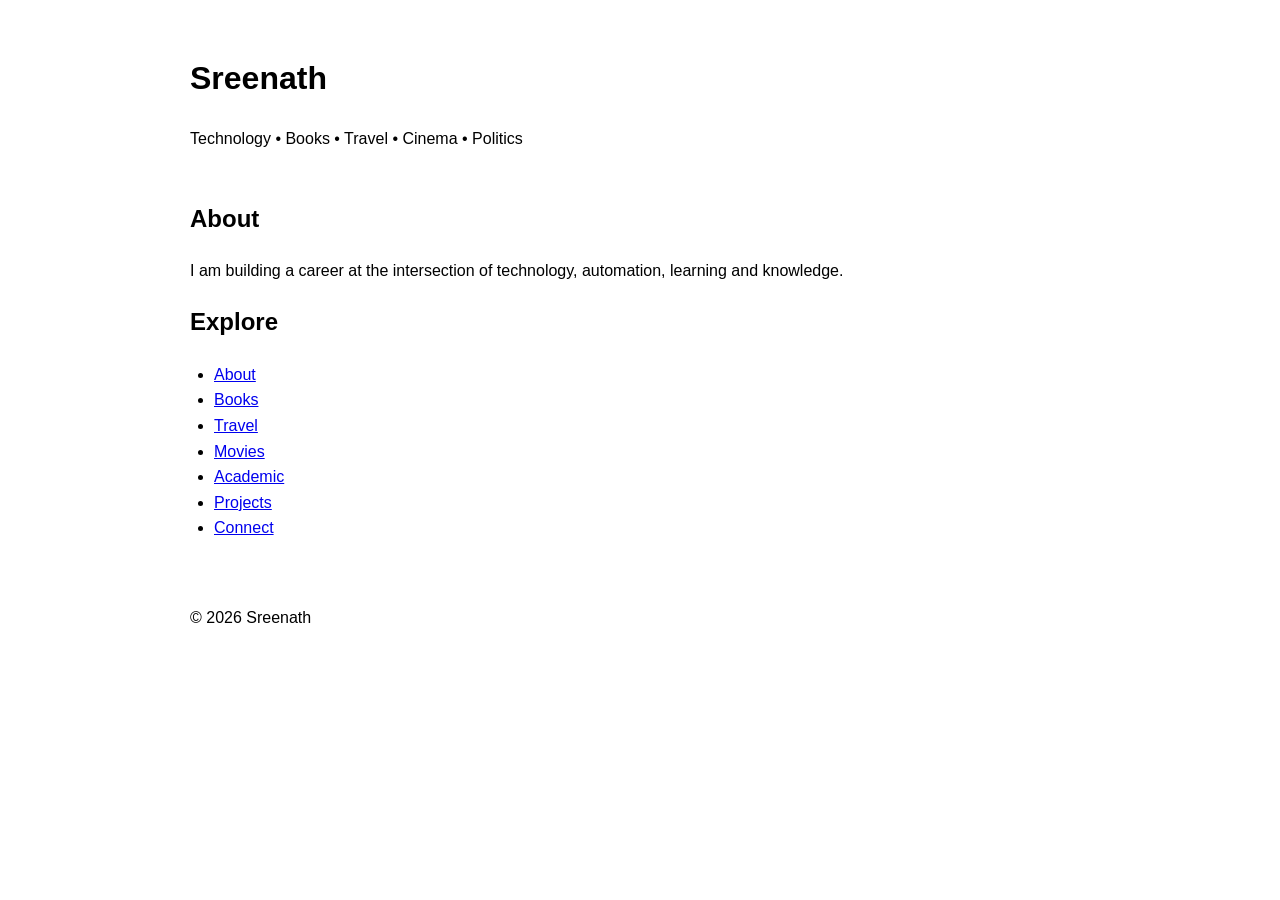
==== index.html @ ed7fb2f7 "feat: add initial personal landing page" ====
<!DOCTYPE html>
<html lang="en">
<head>
    <meta charset="UTF-8">
    <meta name="viewport" content="width=device-width, initial-scale=1.0">
    <title>Sreenath</title>
    <link rel="stylesheet" href="style.css">
</head>

<body>

    <header>
        <h1>Sreenath</h1>
        <p>Technology • Books • Travel • Cinema • Politics</p>
    </header>

    <main>
        <section>
            <h2>About</h2>
            <p>
                I am building a career at the intersection of technology,
                automation, learning and knowledge.
            </p>
        </section>

        <nav>
            <h2>Explore</h2>

            <ul>
                <li><a href="#">About</a></li>
                <li><a href="#">Books</a></li>
                <li><a href="#">Travel</a></li>
                <li><a href="#">Movies</a></li>
                <li><a href="#">Academic</a></li>
                <li><a href="#">Projects</a></li>
                <li><a href="#">Connect</a></li>
            </ul>
        </nav>
    </main>

    <footer>
        <p>&copy; 2026 Sreenath</p>
    </footer>

</body>
</html>
---- style.css ----
body {
    max-width: 900px;
    margin: 0 auto;
    padding: 2rem;
    font-family: Arial, sans-serif;
    line-height: 1.6;
}

header {
    margin-bottom: 3rem;
}

nav ul {
    padding-left: 1.5rem;
}

footer {
    margin-top: 4rem;
}
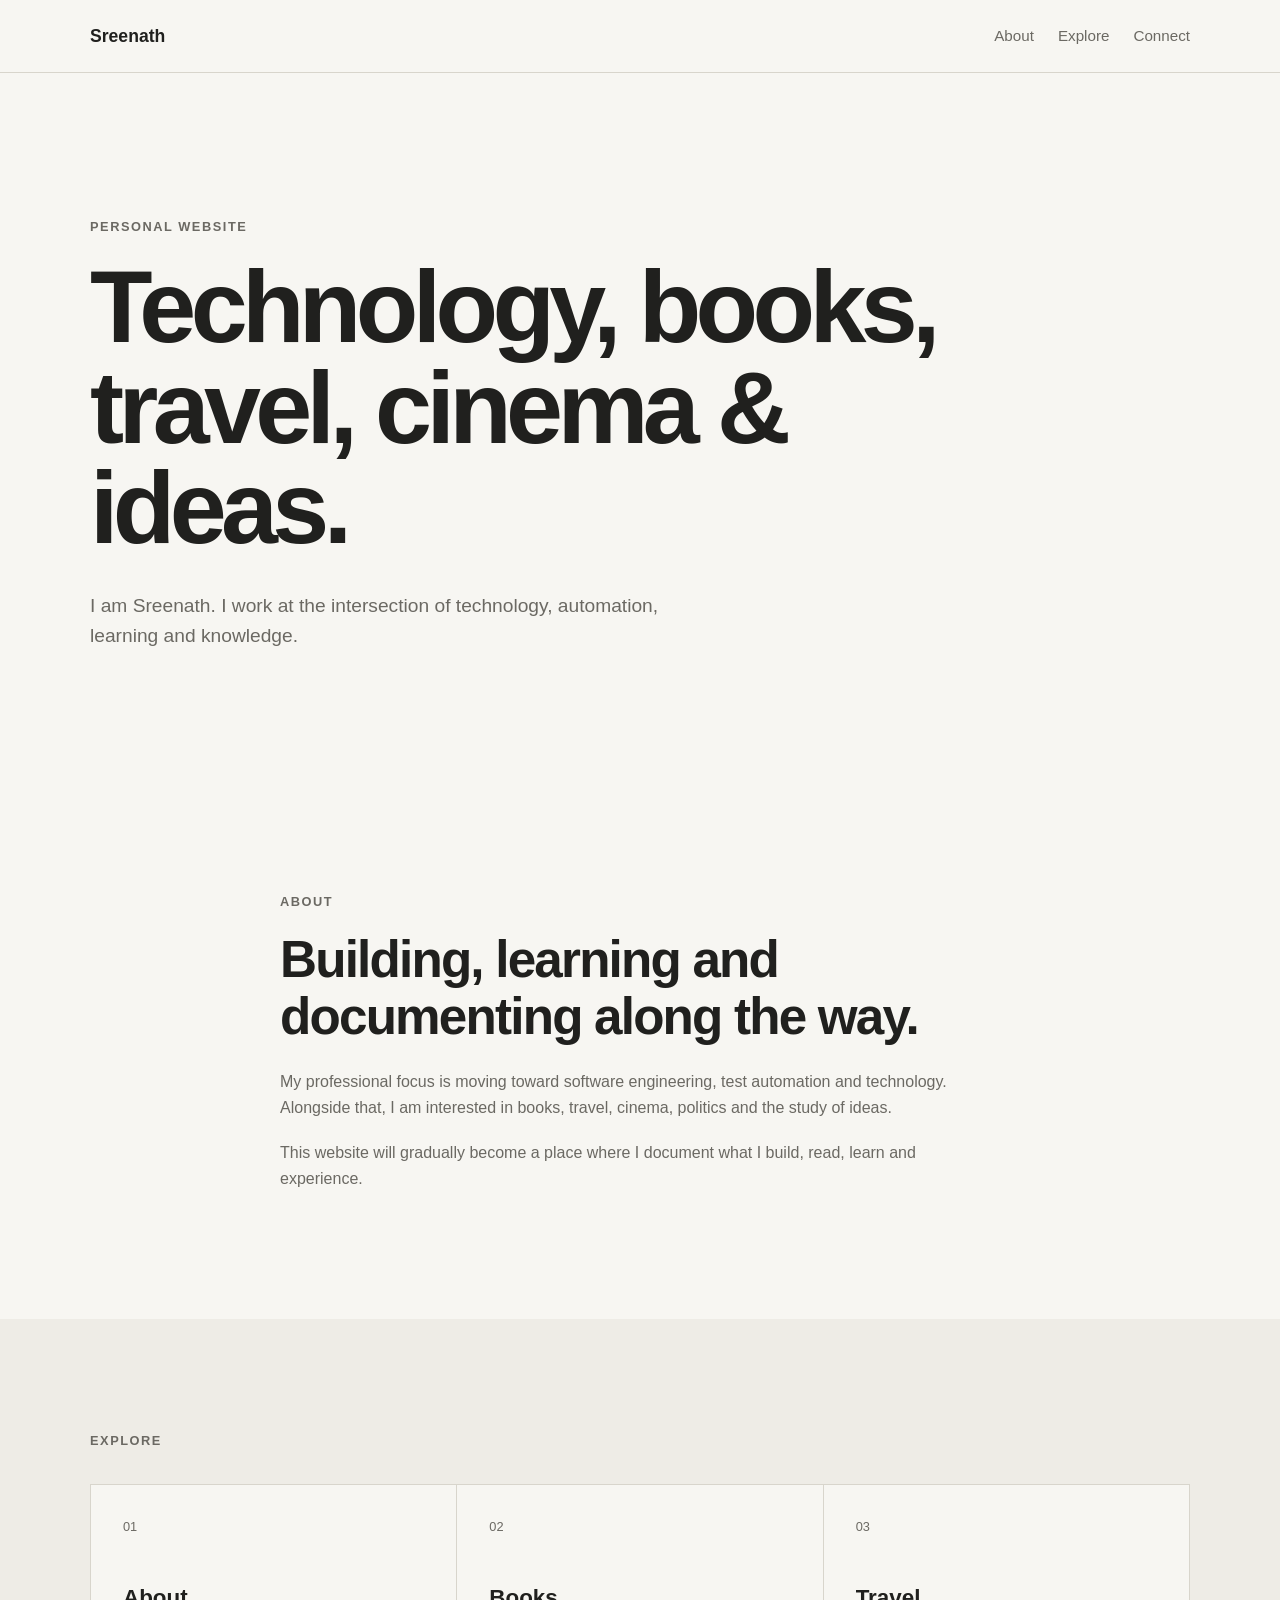
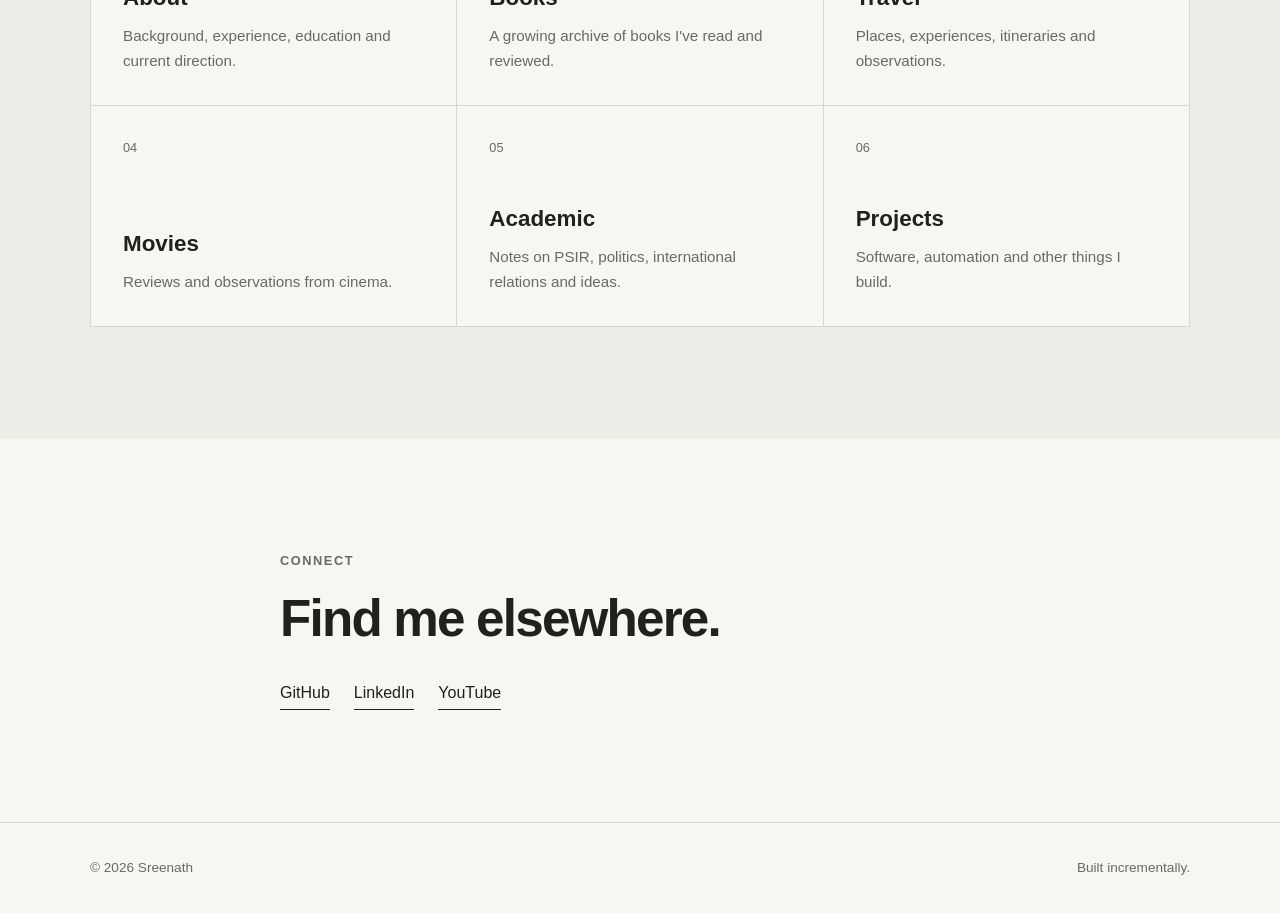
==== commit 83232981: "feat: design personal landing page" ====
--- a/index.html
+++ b/index.html
@@ -3,43 +3,201 @@
 <head>
     <meta charset="UTF-8">
     <meta name="viewport" content="width=device-width, initial-scale=1.0">
-    <title>Sreenath</title>
+
+    <meta
+        name="description"
+        content="Sreenath's personal website — technology, books, travel, cinema, politics and ideas."
+    >
+
+    <title>Sreenath — Technology, Books, Travel & Ideas</title>
+
     <link rel="stylesheet" href="style.css">
 </head>
 
 <body>
 
-    <header>
-        <h1>Sreenath</h1>
-        <p>Technology • Books • Travel • Cinema • Politics</p>
+    <header class="site-header">
+        <div class="container header-inner">
+
+            <a class="site-name" href="index.html">
+                Sreenath
+            </a>
+
+            <nav aria-label="Main navigation">
+                <a href="#about">About</a>
+                <a href="#explore">Explore</a>
+                <a href="#connect">Connect</a>
+            </nav>
+
+        </div>
     </header>
 
+
     <main>
-        <section>
-            <h2>About</h2>
+
+        <!-- Hero -->
+
+        <section class="hero">
+            <div class="container">
+
+                <p class="eyebrow">
+                    Personal website
+                </p>
+
+                <h1>
+                    Technology, books,<br>
+                    travel, cinema & ideas.
+                </h1>
+
+                <p class="hero-description">
+                    I am Sreenath. I work at the intersection of technology,
+                    automation, learning and knowledge.
+                </p>
+
+            </div>
+        </section>
+
+
+        <!-- About -->
+
+        <section id="about" class="section">
+            <div class="container narrow">
+
+                <p class="section-label">
+                    About
+                </p>
+
+                <h2>
+                    Building, learning and documenting along the way.
+                </h2>
+
+                <p>
+                    My professional focus is moving toward software engineering,
+                    test automation and technology. Alongside that, I am interested
+                    in books, travel, cinema, politics and the study of ideas.
+                </p>
+
+                <p>
+                    This website will gradually become a place where I document
+                    what I build, read, learn and experience.
+                </p>
+
+            </div>
+        </section>
+
+
+        <!-- Explore -->
+
+        <section id="explore" class="section section-alt">
+            <div class="container">
+
+                <p class="section-label">
+                    Explore
+                </p>
+
+                <div class="cards">
+
+                    <a class="card" href="#">
+                        <span class="card-number">01</span>
+                        <h3>About</h3>
+                        <p>
+                            Background, experience, education and current direction.
+                        </p>
+                    </a>
+
+                    <a class="card" href="#">
+                        <span class="card-number">02</span>
+                        <h3>Books</h3>
+                        <p>
+                            A growing archive of books I've read and reviewed.
+                        </p>
+                    </a>
+
+                    <a class="card" href="#">
+                        <span class="card-number">03</span>
+                        <h3>Travel</h3>
+                        <p>
+                            Places, experiences, itineraries and observations.
+                        </p>
+                    </a>
+
+                    <a class="card" href="#">
+                        <span class="card-number">04</span>
+                        <h3>Movies</h3>
+                        <p>
+                            Reviews and observations from cinema.
+                        </p>
+                    </a>
+
+                    <a class="card" href="#">
+                        <span class="card-number">05</span>
+                        <h3>Academic</h3>
+                        <p>
+                            Notes on PSIR, politics, international relations and ideas.
+                        </p>
+                    </a>
+
+                    <a class="card" href="#">
+                        <span class="card-number">06</span>
+                        <h3>Projects</h3>
+                        <p>
+                            Software, automation and other things I build.
+                        </p>
+                    </a>
+
+                </div>
+
+            </div>
+        </section>
+
+
+        <!-- Connect -->
+
+        <section id="connect" class="section">
+            <div class="container narrow">
+
+                <p class="section-label">
+                    Connect
+                </p>
+
+                <h2>
+                    Find me elsewhere.
+                </h2>
+
+                <div class="social-links">
+
+                    <a href="https://github.com/" target="_blank" rel="noopener noreferrer">
+                        GitHub
+                    </a>
+
+                    <a href="https://www.linkedin.com/" target="_blank" rel="noopener noreferrer">
+                        LinkedIn
+                    </a>
+
+                    <a href="https://www.youtube.com/" target="_blank" rel="noopener noreferrer">
+                        YouTube
+                    </a>
+
+                </div>
+
+            </div>
+        </section>
+
+    </main>
+
+
+    <footer class="site-footer">
+        <div class="container footer-inner">
+
             <p>
-                I am building a career at the intersection of technology,
-                automation, learning and knowledge.
+                © 2026 Sreenath
             </p>
-        </section>
-
-        <nav>
-            <h2>Explore</h2>
-
-            <ul>
-                <li><a href="#">About</a></li>
-                <li><a href="#">Books</a></li>
-                <li><a href="#">Travel</a></li>
-                <li><a href="#">Movies</a></li>
-                <li><a href="#">Academic</a></li>
-                <li><a href="#">Projects</a></li>
-                <li><a href="#">Connect</a></li>
-            </ul>
-        </nav>
-    </main>
-
-    <footer>
-        <p>&copy; 2026 Sreenath</p>
+
+            <p>
+                Built incrementally.
+            </p>
+
+        </div>
     </footer>
 
 </body>
--- a/style.css
+++ b/style.css
@@ -1,19 +1,362 @@
+:root {
+    --background: #f7f6f2;
+    --surface: #eeece6;
+    --text: #20201e;
+    --muted: #6b6963;
+    --border: #d8d5cc;
+    --max-width: 1100px;
+    --narrow-width: 720px;
+}
+
+
+* {
+    box-sizing: border-box;
+}
+
+
+html {
+    scroll-behavior: smooth;
+}
+
+
 body {
+    margin: 0;
+    background: var(--background);
+    color: var(--text);
+    font-family:
+        -apple-system,
+        BlinkMacSystemFont,
+        "Segoe UI",
+        sans-serif;
+    line-height: 1.6;
+}
+
+
+a {
+    color: inherit;
+}
+
+
+.container {
+    width: min(
+        calc(100% - 3rem),
+        var(--max-width)
+    );
+
+    margin: 0 auto;
+}
+
+
+.narrow {
+    max-width: var(--narrow-width);
+}
+
+
+/* Header */
+
+.site-header {
+    border-bottom: 1px solid var(--border);
+}
+
+
+.header-inner {
+    min-height: 72px;
+
+    display: flex;
+    align-items: center;
+    justify-content: space-between;
+
+    gap: 2rem;
+}
+
+
+.site-name {
+    font-size: 1.1rem;
+    font-weight: 700;
+    text-decoration: none;
+}
+
+
+.site-header nav {
+    display: flex;
+    gap: 1.5rem;
+}
+
+
+.site-header nav a {
+    color: var(--muted);
+    font-size: 0.95rem;
+    text-decoration: none;
+}
+
+
+.site-header nav a:hover {
+    color: var(--text);
+}
+
+
+/* Hero */
+
+.hero {
+    padding: 9rem 0 8rem;
+}
+
+
+.eyebrow,
+.section-label {
+    margin: 0 0 1.25rem;
+
+    color: var(--muted);
+
+    font-size: 0.8rem;
+    font-weight: 700;
+    letter-spacing: 0.12em;
+    text-transform: uppercase;
+}
+
+
+.hero h1 {
     max-width: 900px;
-    margin: 0 auto;
+
+    margin: 0;
+
+    font-size: clamp(3rem, 8vw, 6.5rem);
+    font-weight: 600;
+    letter-spacing: -0.055em;
+    line-height: 0.98;
+}
+
+
+.hero-description {
+    max-width: 620px;
+
+    margin: 2rem 0 0;
+
+    color: var(--muted);
+
+    font-size: 1.2rem;
+}
+
+
+/* Sections */
+
+.section {
+    padding: 7rem 0;
+}
+
+
+.section-alt {
+    background: var(--surface);
+}
+
+
+.section h2 {
+    margin: 0 0 1.5rem;
+
+    font-size: clamp(2rem, 4vw, 3.5rem);
+    font-weight: 600;
+    letter-spacing: -0.035em;
+    line-height: 1.1;
+}
+
+
+.section p {
+    color: var(--muted);
+}
+
+
+.section p + p {
+    margin-top: 1.25rem;
+}
+
+
+/* Cards */
+
+.cards {
+    display: grid;
+
+    grid-template-columns:
+        repeat(3, minmax(0, 1fr));
+
+    gap: 1px;
+
+    margin-top: 2rem;
+
+    background: var(--border);
+
+    border: 1px solid var(--border);
+}
+
+
+.card {
+    min-height: 220px;
+
+    display: flex;
+    flex-direction: column;
+
     padding: 2rem;
-    font-family: Arial, sans-serif;
-    line-height: 1.6;
-}
-
-header {
-    margin-bottom: 3rem;
-}
-
-nav ul {
-    padding-left: 1.5rem;
-}
-
-footer {
-    margin-top: 4rem;
+
+    background: var(--background);
+
+    text-decoration: none;
+
+    transition: transform 0.15s ease;
+}
+
+
+.card:hover {
+    transform: translateY(-3px);
+}
+
+
+.card-number {
+    color: var(--muted);
+
+    font-size: 0.8rem;
+}
+
+
+.card h3 {
+    margin: auto 0 0.5rem;
+
+    font-size: 1.4rem;
+}
+
+
+.card p {
+    margin: 0;
+
+    font-size: 0.95rem;
+}
+
+
+/* Social links */
+
+.social-links {
+    display: flex;
+    flex-wrap: wrap;
+    gap: 1.5rem;
+
+    margin-top: 2rem;
+}
+
+
+.social-links a {
+    padding-bottom: 0.25rem;
+
+    border-bottom: 1px solid var(--text);
+
+    text-decoration: none;
+}
+
+
+/* Footer */
+
+.site-footer {
+    border-top: 1px solid var(--border);
+}
+
+
+.footer-inner {
+    min-height: 90px;
+
+    display: flex;
+    align-items: center;
+    justify-content: space-between;
+
+    gap: 1rem;
+}
+
+
+.footer-inner p {
+    margin: 0;
+
+    color: var(--muted);
+
+    font-size: 0.85rem;
+}
+
+
+/* Responsive */
+
+@media (max-width: 800px) {
+
+    .hero {
+        padding: 6rem 0 5rem;
+    }
+
+
+    .section {
+        padding: 5rem 0;
+    }
+
+
+    .cards {
+        grid-template-columns: repeat(2, minmax(0, 1fr));
+    }
+
+}
+
+
+@media (max-width: 600px) {
+
+    .container {
+        width: min(
+            calc(100% - 2rem),
+            var(--max-width)
+        );
+    }
+
+
+    .header-inner {
+        min-height: 64px;
+
+        align-items: flex-start;
+        flex-direction: column;
+
+        padding: 1rem 0;
+    }
+
+
+    .site-header nav {
+        width: 100%;
+
+        gap: 1rem;
+
+        overflow-x: auto;
+    }
+
+
+    .hero {
+        padding: 5rem 0 4rem;
+    }
+
+
+    .hero h1 {
+        font-size: clamp(2.8rem, 14vw, 4.5rem);
+    }
+
+
+    .hero-description {
+        font-size: 1.05rem;
+    }
+
+
+    .cards {
+        grid-template-columns: 1fr;
+    }
+
+
+    .card {
+        min-height: 180px;
+    }
+
+
+    .footer-inner {
+        align-items: flex-start;
+        flex-direction: column;
+
+        padding: 1.5rem 0;
+    }
+
 }
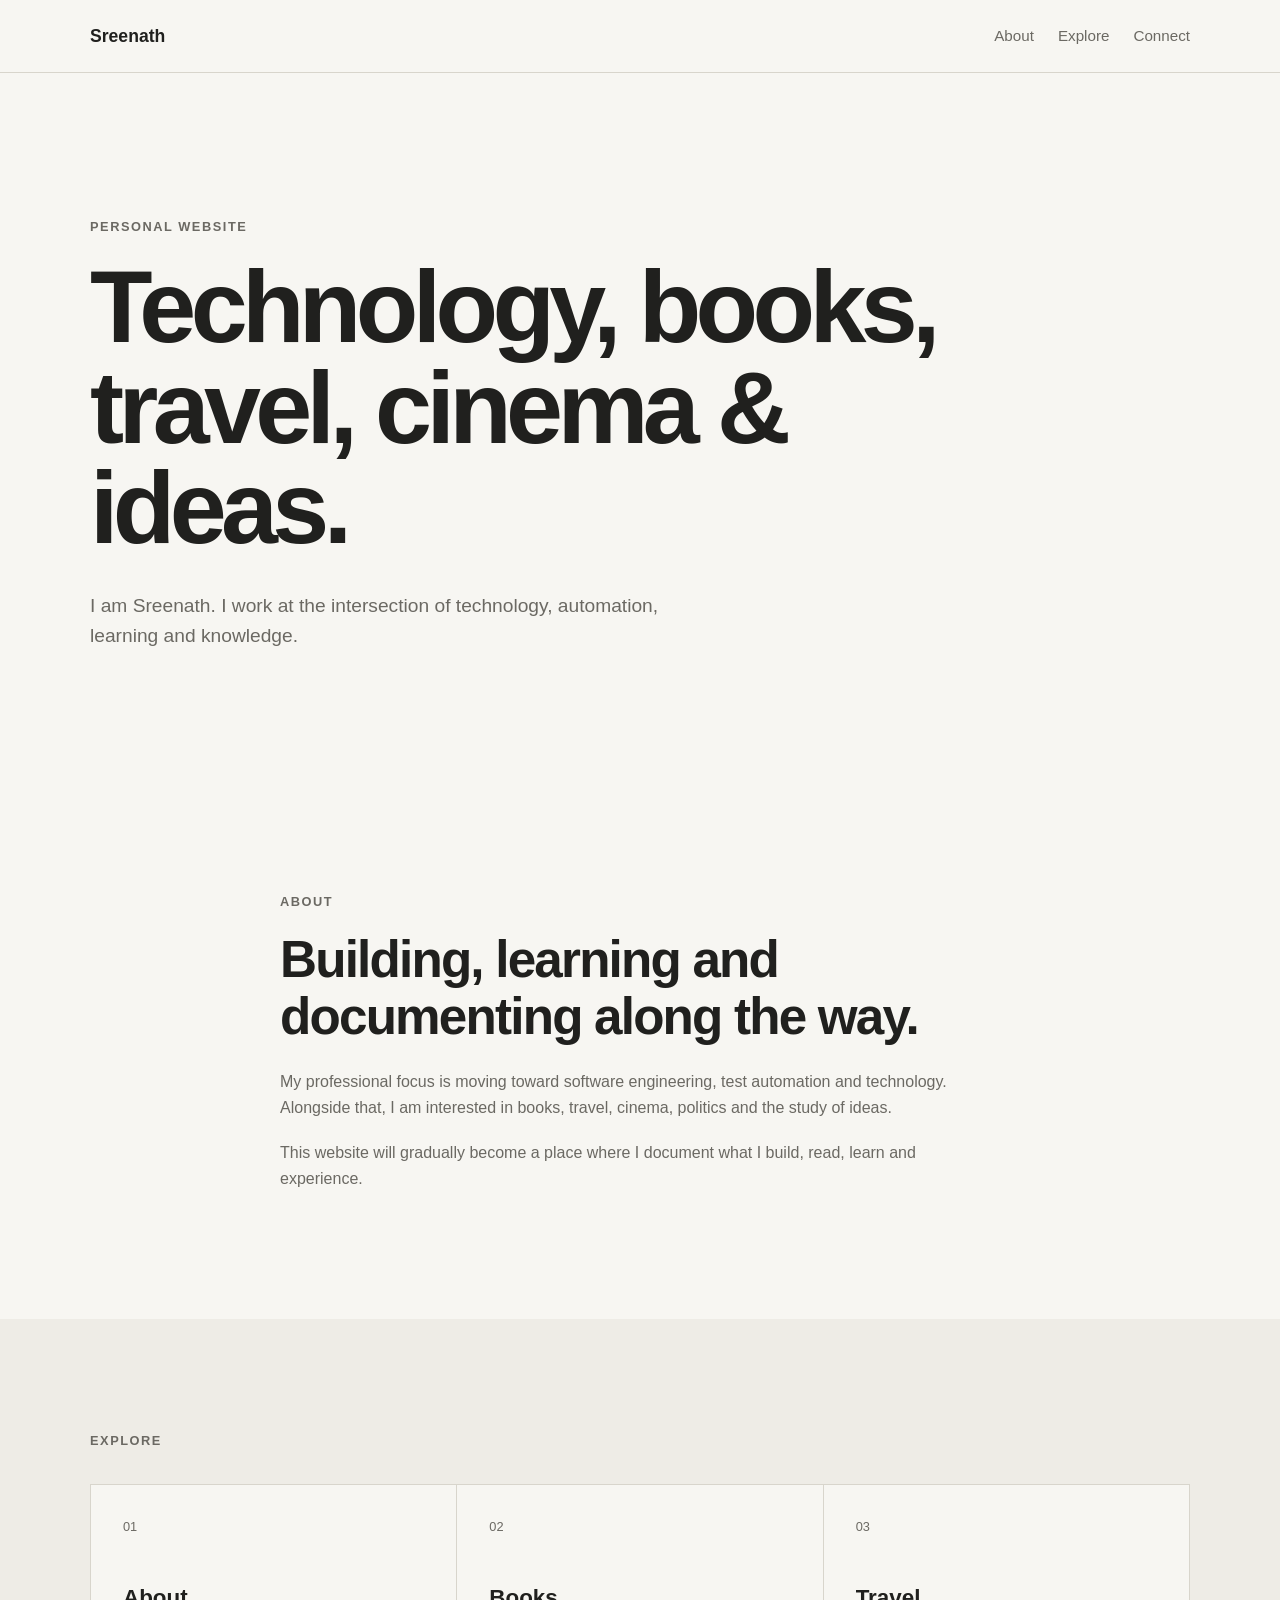
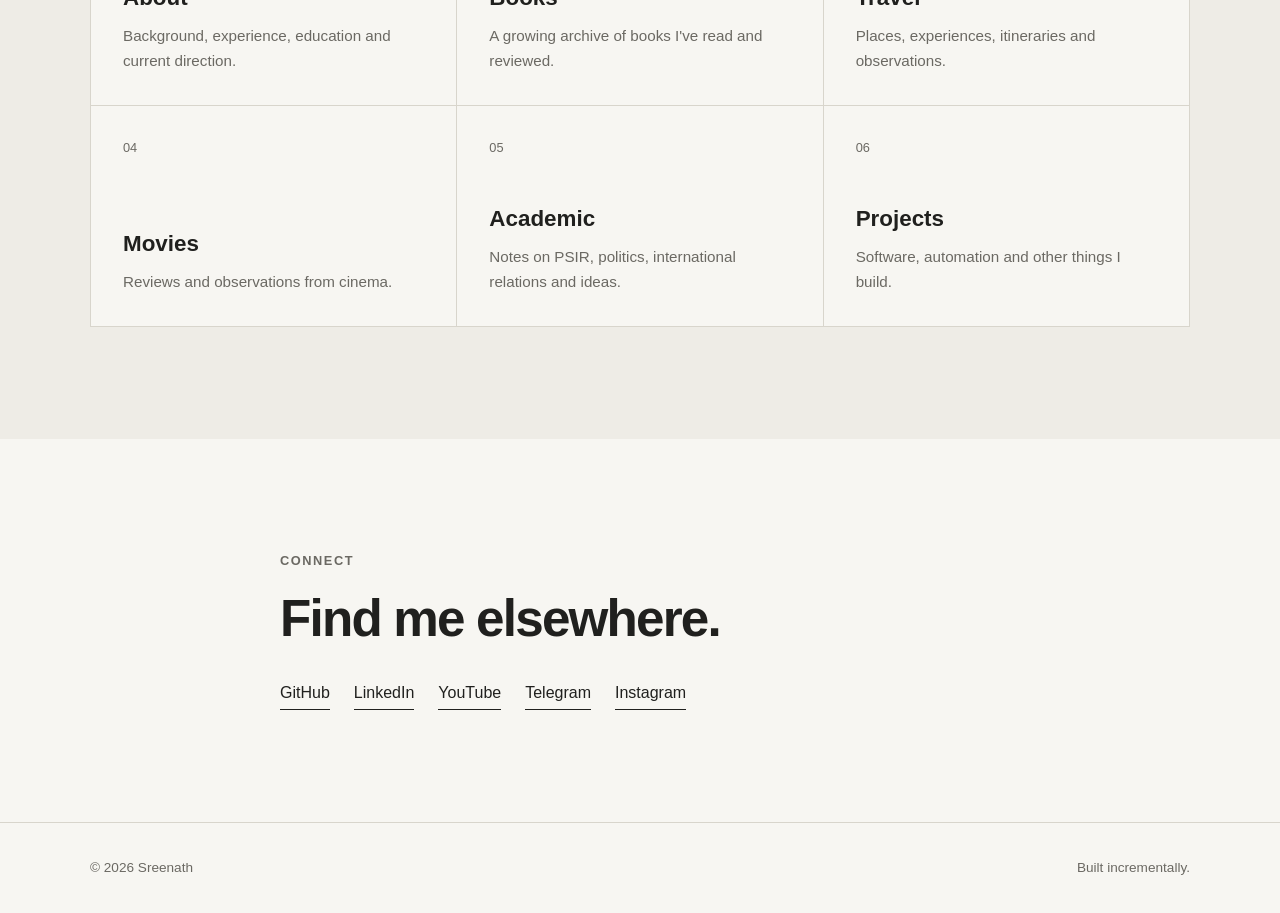
==== commit 40391023: "feat: add about and resume page" ====
--- a/index.html
+++ b/index.html
@@ -24,7 +24,7 @@
             </a>
 
             <nav aria-label="Main navigation">
-                <a href="#about">About</a>
+                <a href="about.html">About</a>
                 <a href="#explore">Explore</a>
                 <a href="#connect">Connect</a>
             </nav>
@@ -97,7 +97,7 @@
 
                 <div class="cards">
 
-                    <a class="card" href="#">
+                    <a class="card" href="about.html">
                         <span class="card-number">01</span>
                         <h3>About</h3>
                         <p>
@@ -166,16 +166,24 @@
 
                 <div class="social-links">
 
-                    <a href="https://github.com/" target="_blank" rel="noopener noreferrer">
+                    <a href="https://github.com/sree34u" target="_blank" rel="noopener noreferrer">
                         GitHub
                     </a>
 
-                    <a href="https://www.linkedin.com/" target="_blank" rel="noopener noreferrer">
+                    <a href="https://www.linkedin.com/in/sreenath-s-sree34u/" target="_blank" rel="noopener noreferrer">
                         LinkedIn
                     </a>
 
                     <a href="https://www.youtube.com/" target="_blank" rel="noopener noreferrer">
                         YouTube
+                    </a>
+
+                    <a href="https://t.me/sree34u" target="_blank" rel="noopener noreferrer">
+                        Telegram
+                    </a>
+
+                    <a href="https://www.instagram.com/sree34u/" target="_blank" rel="noopener noreferrer">
+                        Instagram
                     </a>
 
                 </div>
--- a/style.css
+++ b/style.css
@@ -359,4 +359,145 @@
         padding: 1.5rem 0;
     }
 
+}
+/* About / Resume page */
+
+.page-hero {
+    padding: 8rem 0 6rem;
+}
+
+
+.page-hero h1 {
+    margin: 0;
+
+    font-size: clamp(3rem, 7vw, 6rem);
+    font-weight: 600;
+    letter-spacing: -0.055em;
+    line-height: 1;
+}
+
+
+.page-intro {
+    max-width: 650px;
+
+    margin-top: 2rem;
+
+    color: var(--muted);
+
+    font-size: 1.2rem;
+}
+
+
+.skill-grid {
+    display: grid;
+
+    grid-template-columns:
+        repeat(3, minmax(0, 1fr));
+
+    gap: 1px;
+
+    margin-top: 2rem;
+
+    background: var(--border);
+
+    border: 1px solid var(--border);
+}
+
+
+.skill-group {
+    padding: 2rem;
+
+    background: var(--background);
+}
+
+
+.skill-group h3 {
+    margin: 0 0 0.5rem;
+
+    font-size: 1rem;
+}
+
+
+.skill-group p {
+    margin: 0;
+
+    font-size: 0.9rem;
+}
+
+
+.timeline {
+    margin-top: 2rem;
+
+    border-top: 1px solid var(--border);
+}
+
+
+.timeline-item {
+    padding: 2rem 0;
+
+    border-bottom: 1px solid var(--border);
+}
+
+
+.timeline-label {
+    color: var(--muted);
+
+    font-size: 0.75rem;
+    font-weight: 700;
+    letter-spacing: 0.1em;
+    text-transform: uppercase;
+}
+
+
+.timeline-item h3 {
+    margin: 0.5rem 0;
+
+    font-size: 1.5rem;
+}
+
+
+.timeline-item p {
+    margin: 0;
+}
+
+
+.cv-note {
+    font-size: 0.9rem;
+    font-style: italic;
+}
+
+
+/* Responsive About page */
+
+@media (max-width: 800px) {
+
+    .page-hero {
+        padding: 6rem 0 4rem;
+    }
+
+
+    .skill-grid {
+        grid-template-columns:
+            repeat(2, minmax(0, 1fr));
+    }
+
+}
+
+
+@media (max-width: 600px) {
+
+    .page-hero {
+        padding: 5rem 0 4rem;
+    }
+
+
+    .page-hero h1 {
+        font-size: clamp(2.8rem, 14vw, 4.5rem);
+    }
+
+
+    .skill-grid {
+        grid-template-columns: 1fr;
+    }
+
 }
